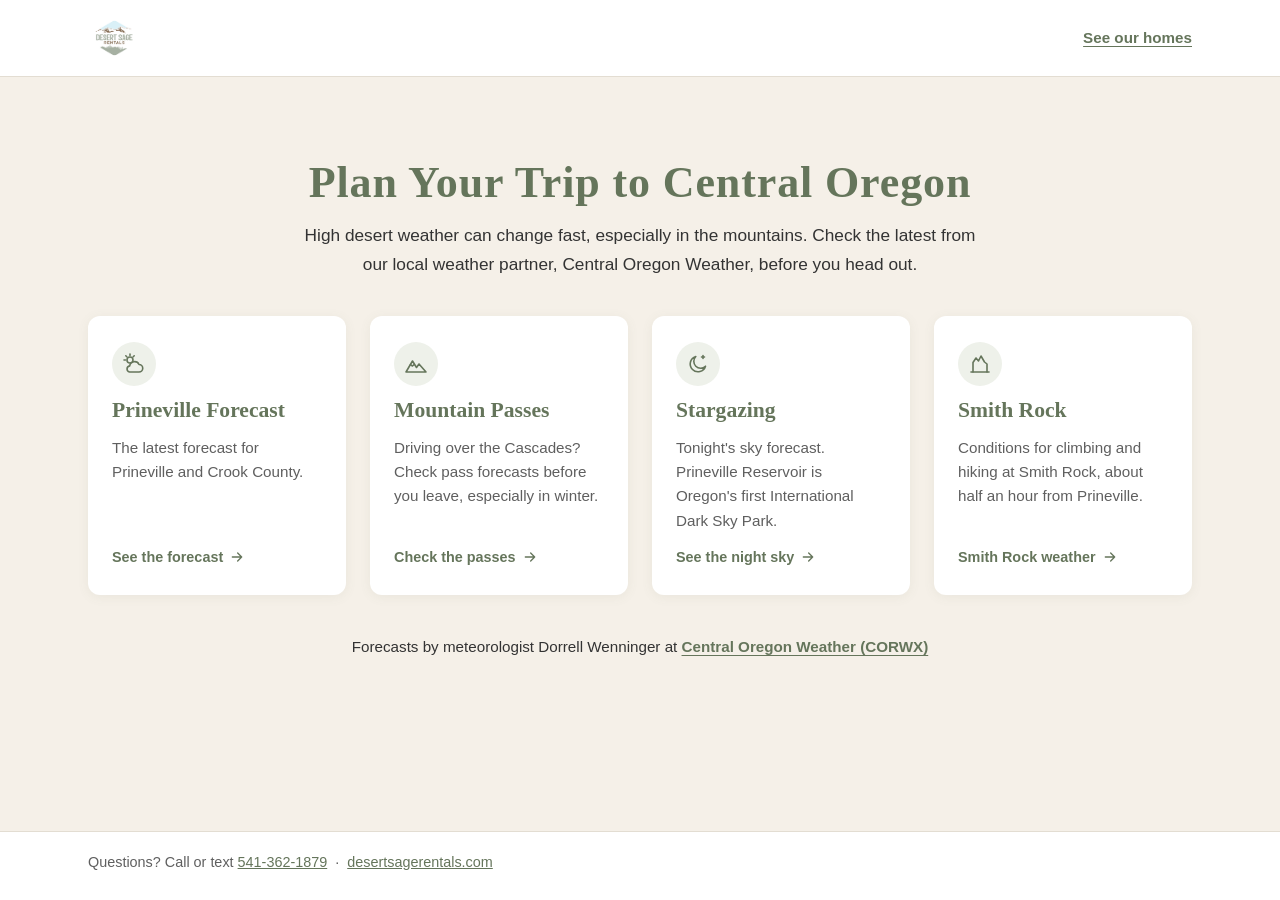
==== plan-your-trip/index.html @ 8ea91a4a "Plan Your Trip: unlisted CORWX weather page New /plan-your-trip/ with four link cards to Central Ore" ====
<!DOCTYPE html>
<html lang="en">
<head>
  <meta charset="UTF-8">
  <meta name="viewport" content="width=device-width, initial-scale=1.0">
  <!-- Unlisted page: not in the nav, the footer links, the sitemap, or robots.txt.
       Adding it to robots.txt would publish the path and stop crawlers from ever
       seeing this noindex, so leave robots.txt alone. -->
  <meta name="robots" content="noindex">
  <meta name="referrer" content="strict-origin-when-cross-origin">
  <meta http-equiv="Content-Security-Policy" content="default-src 'self'; script-src 'none'; style-src 'self' 'unsafe-inline' https://fonts.googleapis.com; font-src https://fonts.gstatic.com; img-src 'self' data:; connect-src 'none'; base-uri 'none'; form-action 'none'; object-src 'none'">
  <title>Plan Your Trip | Desert Sage Rentals</title>
  <meta name="description" content="Weather links for your Central Oregon trip, from our local weather partner, Central Oregon Weather (CORWX).">
  <meta property="og:title" content="Plan Your Trip to Central Oregon">
  <meta property="og:description" content="Forecasts for Prineville, the mountain passes, the night sky and Smith Rock, from Central Oregon Weather (CORWX).">
  <meta property="og:image" content="https://desertsagerentals.com/images/logo.png">
  <link rel="icon" type="image/png" href="/images/logo.png">
  <link rel="preconnect" href="https://fonts.googleapis.com">
  <link rel="preconnect" href="https://fonts.gstatic.com" crossorigin>
  <link href="https://fonts.googleapis.com/css2?family=Cormorant+Garamond:wght@500;600;700&family=DM+Sans:wght@400;500;600;700&display=swap" rel="stylesheet">
  <link rel="stylesheet" href="/styles.css">
  <style>
    :root {
      --trip-ink: #333333;          /* --dark-gray */
      --trip-muted: #5F5F5F;
      --trip-line: #e3ddd2;
      --trip-icon-bg: #EEF1EA;
    }
    body.trip { background: var(--off-white); color: var(--trip-ink); min-height: 100vh; display: flex; flex-direction: column; }
    .trip-wrap { max-width: var(--max-width); margin: 0 auto; padding: 0 clamp(16px, 4vw, 48px); width: 100%; }

    .trip-top { background: var(--white); border-bottom: 1px solid var(--trip-line); }
    .trip-top .trip-wrap { display: flex; align-items: center; justify-content: space-between; gap: 16px; padding-top: 12px; padding-bottom: 12px; }
    .trip-top img { width: 52px; height: 52px; object-fit: contain; display: block; }
    .trip-top a { display: inline-flex; align-items: center; min-height: 44px; }
    .trip-top .trip-homes { font-size: 0.95rem; font-weight: 600; color: var(--sage-dark); text-decoration: underline; text-underline-offset: 3px; }

    .trip-main { flex: 1 0 auto; padding: clamp(48px, 8vw, 80px) 0; }
    .trip-main h1 {
      font-family: var(--font-heading); font-weight: 600; line-height: 1.2;
      font-size: clamp(1.9rem, 4.4vw, 2.75rem); color: var(--sage-dark);
      text-align: center; text-wrap: balance;
    }
    .trip-lead { max-width: 680px; margin: 0.7rem auto 2.25rem; text-align: center; font-size: 1.08rem; line-height: 1.7; color: var(--trip-ink); text-wrap: pretty; }

    /* Four cards: 4 across, 2 by 2, or a single column. Never 3 + 1. */
    .trip-grid { display: grid; grid-template-columns: 1fr; gap: 24px; }
    @media (min-width: 600px) { .trip-grid { grid-template-columns: repeat(2, 1fr); } }
    @media (min-width: 1040px) { .trip-grid { grid-template-columns: repeat(4, 1fr); } }
    .trip-card {
      display: flex; flex-direction: column; gap: 12px;
      background: var(--white); border-radius: 12px; padding: 26px 24px;
      box-shadow: 0 2px 12px rgba(101,117,91,0.08);
      text-decoration: none; color: var(--trip-ink);
      transition: transform .25s ease, box-shadow .25s ease;
    }
    .trip-card:hover { transform: translateY(-3px); box-shadow: 0 10px 26px rgba(101,117,91,0.16); }
    .trip-card:focus-visible { outline: none; box-shadow: 0 0 0 3px rgba(122,139,111,0.55); }
    .trip-icon { display: flex; align-items: center; justify-content: center; width: 44px; height: 44px; border-radius: 50%; background: var(--trip-icon-bg); color: var(--sage-dark); flex-shrink: 0; }
    .trip-card-title { font-family: var(--font-heading); font-size: 1.35rem; font-weight: 600; line-height: 1.2; color: var(--sage-dark); }
    .trip-card-text { font-size: 0.95rem; line-height: 1.6; color: var(--trip-muted); flex-grow: 1; }
    .trip-card-cta { display: flex; align-items: center; gap: 6px; font-size: 0.9rem; font-weight: 600; color: var(--sage-dark); }

    .trip-credit { margin-top: 40px; text-align: center; font-size: 0.95rem; line-height: 1.6; color: var(--trip-ink); text-wrap: balance; }
    .trip-credit a { color: var(--sage-dark); font-weight: 600; text-decoration: underline; text-underline-offset: 3px; }
    .trip-credit a:hover { color: #4F5D47; }

    .trip-foot { border-top: 1px solid var(--trip-line); background: var(--white); padding: 18px 0 26px; font-size: 0.9rem; color: var(--trip-muted); }
    .trip-foot a { color: var(--sage-dark); text-decoration: underline; }

    a:focus-visible { outline: 3px solid #b9c7ad; outline-offset: 2px; }
    .trip-card:focus-visible { outline: none; }
    @media (prefers-reduced-motion: reduce) { .trip-card { transition: none; } .trip-card:hover { transform: none; } }
  </style>
</head>
<body class="trip">
  <header class="trip-top">
    <div class="trip-wrap">
      <a href="/" aria-label="Desert Sage Rentals home"><img src="/images/logo.png" alt="Desert Sage Rentals"></a>
      <a class="trip-homes" href="/rentals">See our homes</a>
    </div>
  </header>

  <main class="trip-main">
    <div class="trip-wrap">
      <h1>Plan Your Trip to Central Oregon</h1>
      <p class="trip-lead">High desert weather can change fast, especially in the mountains. Check the latest from our local weather partner, Central Oregon Weather, before you head out.</p>

      <div class="trip-grid">
        <a class="trip-card" href="https://corwx.com/my-community/crook-county/" target="_blank" rel="noopener">
          <span class="trip-icon"><svg aria-hidden="true" width="24" height="24" viewBox="0 0 24 24" fill="none" stroke="currentColor" stroke-width="1.6" stroke-linecap="round" stroke-linejoin="round"><circle cx="8" cy="8" r="3"></circle><path d="M8 2v1.5M2 8h1.5M3.8 3.8l1 1M12.2 3.8l-1 1"></path><path d="M7.5 20h9.5a3.75 3.75 0 0 0 0-7.5 4.9 4.9 0 0 0-9.3 1.4A3.1 3.1 0 0 0 7.5 20z"></path></svg></span>
          <span class="trip-card-title">Prineville Forecast</span>
          <span class="trip-card-text">The latest forecast for Prineville and Crook County.</span>
          <span class="trip-card-cta">See the forecast<svg aria-hidden="true" width="16" height="16" viewBox="0 0 24 24" fill="none" stroke="currentColor" stroke-width="2" stroke-linecap="round" stroke-linejoin="round"><path d="M5 12h14M13 6l6 6-6 6"></path></svg></span>
        </a>
        <a class="trip-card" href="https://corwx.com/my-community/mountain-passes/" target="_blank" rel="noopener">
          <span class="trip-icon"><svg aria-hidden="true" width="24" height="24" viewBox="0 0 24 24" fill="none" stroke="currentColor" stroke-width="1.6" stroke-linecap="round" stroke-linejoin="round"><path d="M2 20l6.5-11 4 6.5 2.5-3.5L22 20z"></path><path d="M6.4 12.6l2.1 1.4 1.6-1.3"></path></svg></span>
          <span class="trip-card-title">Mountain Passes</span>
          <span class="trip-card-text">Driving over the Cascades? Check pass forecasts before you leave, especially in winter.</span>
          <span class="trip-card-cta">Check the passes<svg aria-hidden="true" width="16" height="16" viewBox="0 0 24 24" fill="none" stroke="currentColor" stroke-width="2" stroke-linecap="round" stroke-linejoin="round"><path d="M5 12h14M13 6l6 6-6 6"></path></svg></span>
        </a>
        <a class="trip-card" href="https://corwx.com/night-sky/" target="_blank" rel="noopener">
          <span class="trip-icon"><svg aria-hidden="true" width="24" height="24" viewBox="0 0 24 24" fill="none" stroke="currentColor" stroke-width="1.6" stroke-linecap="round" stroke-linejoin="round"><path d="M19.5 14.2A7.8 7.8 0 1 1 9.8 4.5a6.2 6.2 0 0 0 9.7 9.7z"></path><path d="M17 3.5v3M15.5 5h3"></path></svg></span>
          <span class="trip-card-title">Stargazing</span>
          <span class="trip-card-text">Tonight's sky forecast. Prineville Reservoir is Oregon's first International Dark Sky Park.</span>
          <span class="trip-card-cta">See the night sky<svg aria-hidden="true" width="16" height="16" viewBox="0 0 24 24" fill="none" stroke="currentColor" stroke-width="2" stroke-linecap="round" stroke-linejoin="round"><path d="M5 12h14M13 6l6 6-6 6"></path></svg></span>
        </a>
        <a class="trip-card" href="https://corwx.com/my-community/smith-rock/" target="_blank" rel="noopener">
          <span class="trip-icon"><svg aria-hidden="true" width="24" height="24" viewBox="0 0 24 24" fill="none" stroke="currentColor" stroke-width="1.6" stroke-linecap="round" stroke-linejoin="round"><path d="M3 20h18"></path><path d="M5 20V10.5l3-4.5 2.5 3L13 4l3.5 6 2.5 2V20"></path></svg></span>
          <span class="trip-card-title">Smith Rock</span>
          <span class="trip-card-text">Conditions for climbing and hiking at Smith Rock, about half an hour from Prineville.</span>
          <span class="trip-card-cta">Smith Rock weather<svg aria-hidden="true" width="16" height="16" viewBox="0 0 24 24" fill="none" stroke="currentColor" stroke-width="2" stroke-linecap="round" stroke-linejoin="round"><path d="M5 12h14M13 6l6 6-6 6"></path></svg></span>
        </a>
      </div>

      <p class="trip-credit">Forecasts by meteorologist Dorrell Wenninger at <a href="https://corwx.com/" target="_blank" rel="noopener">Central Oregon Weather (CORWX)</a></p>
    </div>
  </main>

  <footer class="trip-foot">
    <div class="trip-wrap">
      Questions? Call or text <a href="tel:+15413621879">541-362-1879</a> &nbsp;&middot;&nbsp; <a href="/">desertsagerentals.com</a>
    </div>
  </footer>
</body>
</html>
---- styles.css ----
/* ===== Desert Sage Rentals — Global Styles ===== */

/* --- CSS Variables --- */
:root {
  --white: #ffffff;
  --off-white: #F5F0E8;
  --light-gray: #d9d9d9;
  --medium-gray: #797979;
  --dark-gray: #333333;
  --black: #000000;
  --overlay: rgba(0, 0, 0, 0.5);
  --sage: #7A8B6F;
  --sage-light: #8FA382;
  --sage-dark: #65755B;

  --font-heading: 'Cormorant Garamond', Georgia, serif;
  --font-body: 'DM Sans', 'Segoe UI', sans-serif;

  --max-width: 1200px;
  --gutter: 4vw;
  --gutter-mobile: 6vw;
  --header-height: 80px;
  --transition: 0.3s ease;
}

/* --- Reset --- */
*, *::before, *::after {
  margin: 0;
  padding: 0;
  box-sizing: border-box;
}

html {
  scroll-behavior: smooth;
}

body {
  font-family: var(--font-body);
  font-size: 16px;
  line-height: 1.7;
  color: var(--dark-gray);
  background: var(--white);
  -webkit-font-smoothing: antialiased;
}

img {
  max-width: 100%;
  height: auto;
  display: block;
}

a {
  color: inherit;
  text-decoration: none;
}

ul, ol {
  list-style: none;
}

/* --- Typography --- */
h1, h2, h3, h4 {
  font-family: var(--font-heading);
  font-weight: 600;
  line-height: 1.2;
  color: var(--black);
}

h1 {
  font-size: 3rem;
  letter-spacing: 0.02em;
}

h2 {
  font-size: 2.2rem;
  margin-bottom: 1rem;
}

h3 {
  font-size: 1.5rem;
  margin-bottom: 0.75rem;
}

p {
  margin-bottom: 1.25rem;
}

/* --- Layout --- */
.container {
  max-width: var(--max-width);
  margin: 0 auto;
  padding: 0 var(--gutter);
}

.section {
  padding: 5rem 0;
}

.section--light {
  background: var(--off-white);
}

/* ===== HEADER / NAV ===== */
.header {
  position: fixed;
  top: 0;
  left: 0;
  right: 0;
  height: var(--header-height);
  background: var(--white);
  z-index: 1000;
  border-bottom: 1px solid var(--light-gray);
  transition: box-shadow var(--transition);
}

.header.scrolled {
  box-shadow: 0 2px 20px rgba(0, 0, 0, 0.08);
}

.header .container {
  display: flex;
  align-items: center;
  justify-content: space-between;
  height: 100%;
}

.logo a {
  display: flex;
  align-items: center;
}

.logo img,
.logo-img {
  height: 50px;
  width: auto;
}

.nav {
  display: flex;
  align-items: center;
  gap: 1.5rem;
}

.nav a {
  font-size: 0.85rem;
  font-weight: 500;
  letter-spacing: 0.03em;
  text-transform: uppercase;
  color: var(--dark-gray);
  transition: color var(--transition);
  position: relative;
}

.nav a:hover,
.nav a.active {
  color: var(--black);
}

.nav a::after {
  content: '';
  position: absolute;
  bottom: -4px;
  left: 0;
  width: 0;
  height: 1.5px;
  background: var(--sage);
  transition: width var(--transition);
}

.nav a:hover::after,
.nav a.active::after {
  width: 100%;
}

/* Hamburger */
.hamburger {
  display: none;
  flex-direction: column;
  gap: 5px;
  cursor: pointer;
  padding: 8px;
  background: none;
  border: none;
}

.hamburger span {
  display: block;
  width: 24px;
  height: 2px;
  background: var(--black);
  transition: all var(--transition);
}

.hamburger.open span:nth-child(1) {
  transform: rotate(45deg) translate(5px, 5px);
}

.hamburger.open span:nth-child(2) {
  opacity: 0;
}

.hamburger.open span:nth-child(3) {
  transform: rotate(-45deg) translate(5px, -5px);
}

/* Social icons in header */
.header-social {
  display: flex;
  gap: 0.75rem;
  align-items: center;
  margin-left: 1rem;
}

.header-social a {
  display: flex;
  align-items: center;
  justify-content: center;
  width: 32px;
  height: 32px;
  border: 1.5px solid var(--dark-gray);
  border-radius: 50%;
  transition: all var(--transition);
}

.header-social a:hover {
  border-color: var(--sage);
  background: var(--sage);
}

.header-social a:hover svg {
  fill: var(--white);
}

.header-social svg {
  width: 14px;
  height: 14px;
  fill: var(--dark-gray);
  transition: fill var(--transition);
}

/* ===== HERO ===== */
.hero {
  position: relative;
  min-height: 70vh;
  display: flex;
  align-items: center;
  justify-content: center;
  text-align: center;
  margin-top: var(--header-height);
  overflow: hidden;
}

.hero--short {
  min-height: 45vh;
}

.hero__bg {
  position: absolute;
  inset: 0;
  background-size: cover;
  background-position: center;
  background-repeat: no-repeat;
}

.hero__overlay {
  position: absolute;
  inset: 0;
  background: linear-gradient(
    180deg,
    rgba(0, 0, 0, 0.3) 0%,
    rgba(0, 0, 0, 0.5) 50%,
    rgba(0, 0, 0, 0.65) 100%
  );
}

.hero__content {
  position: relative;
  z-index: 1;
  padding: 3rem var(--gutter);
  max-width: 800px;
}

.hero h1 {
  color: var(--white);
  font-size: 3.5rem;
  margin-bottom: 0.75rem;
  text-shadow: 0 2px 8px rgba(0, 0, 0, 0.3);
}

.hero p {
  color: var(--white);
  font-size: 1.25rem;
  opacity: 0.95;
  margin-bottom: 0;
}

.hero .subtitle {
  font-family: var(--font-body);
  font-size: 1.1rem;
  letter-spacing: 0.1em;
  text-transform: uppercase;
  opacity: 0.85;
}

/* ===== CTA BUTTONS ===== */
.cta-grid {
  display: grid;
  grid-template-columns: repeat(auto-fit, minmax(280px, 1fr));
  gap: 1.5rem;
  padding: 4rem 0;
}

.cta-btn {
  display: flex;
  align-items: center;
  justify-content: center;
  padding: 1.1rem 2.25rem;
  font-family: var(--font-heading);
  font-size: 1.2rem;
  font-weight: 600;
  text-align: center;
  border: 2px solid var(--sage);
  color: var(--sage-dark);
  background: var(--white);
  border-radius: 999px;
  transition: all var(--transition);
  cursor: pointer;
  letter-spacing: 0.02em;
}

.cta-btn:hover {
  background: var(--sage);
  color: var(--white);
  transform: translateY(-2px);
  box-shadow: 0 6px 16px rgba(122, 139, 111, 0.3);
}

.cta-btn--primary {
  background: var(--sage);
  border-color: var(--sage);
  color: var(--white);
}

.cta-btn--primary:hover {
  background: var(--sage-dark);
  border-color: var(--sage-dark);
  color: var(--white);
  transform: translateY(-2px);
  box-shadow: 0 6px 16px rgba(101, 117, 91, 0.35);
}

/* ===== MARQUEE ===== */
.marquee {
  overflow: hidden;
  background: var(--off-white);
  padding: 2rem 0;
  border-top: 1px solid var(--light-gray);
  border-bottom: 1px solid var(--light-gray);
  -webkit-mask-image: linear-gradient(to right, transparent 0%, black 8%, black 92%, transparent 100%);
  mask-image: linear-gradient(to right, transparent 0%, black 8%, black 92%, transparent 100%);
}

.marquee__inner {
  display: flex;
  animation: marquee-scroll 20s linear infinite;
  white-space: nowrap;
}

.marquee__item {
  font-family: var(--font-heading);
  font-size: 1.8rem;
  font-weight: 500;
  color: var(--medium-gray);
  padding: 0 3rem;
  flex-shrink: 0;
}

.marquee__separator {
  color: var(--light-gray);
  padding: 0 1rem;
  font-size: 1.8rem;
  flex-shrink: 0;
}

@keyframes marquee-scroll {
  0% { transform: translateX(0); }
  100% { transform: translateX(-50%); }
}

/* ===== CONTENT SECTIONS ===== */
.content-block {
  padding: 5rem 0;
}

.content-block p {
  font-size: 1.05rem;
  max-width: 780px;
}

.content-block--centered {
  text-align: center;
}

.content-block--centered p {
  margin-left: auto;
  margin-right: auto;
}

/* Two-column layout (text + image) */
.split {
  display: grid;
  grid-template-columns: 1fr 1fr;
  gap: 4rem;
  align-items: center;
}

.split__image img {
  width: 100%;
  height: 100%;
  object-fit: cover;
  border-radius: 2px;
}

/* ===== SERVICE AREA ===== */
.region-grid {
  display: grid;
  grid-template-columns: repeat(auto-fit, minmax(340px, 1fr));
  gap: 2.5rem;
  padding: 3rem 0;
}

.region-card {
  padding: 2rem;
  background: var(--off-white);
  border: 1px solid var(--light-gray);
  border-left: 3px solid transparent;
  transition: box-shadow var(--transition), border-color var(--transition);
}

.region-card:hover {
  box-shadow: 0 6px 24px rgba(0, 0, 0, 0.08);
  border-left-color: var(--sage);
}

.region-card__emoji {
  font-size: 2rem;
  margin-bottom: 0.5rem;
  display: block;
}

.region-card h3 {
  font-family: var(--font-heading);
  margin-bottom: 0.5rem;
}

.region-card__label {
  display: inline-block;
  font-size: 0.75rem;
  font-weight: 600;
  text-transform: uppercase;
  letter-spacing: 0.08em;
  color: var(--medium-gray);
  margin-bottom: 0.75rem;
}

.region-card__towns {
  font-size: 0.95rem;
  color: var(--dark-gray);
  line-height: 1.8;
}

.region-card__desc {
  margin-top: 0.75rem;
  font-size: 0.9rem;
  color: var(--medium-gray);
  font-style: italic;
}

/* ===== FAQ ACCORDION ===== */
.faq-list {
  max-width: 800px;
  margin: 0 auto;
}

.faq-item {
  border-bottom: 1px solid var(--light-gray);
  border-left: 3px solid transparent;
  transition: border-color var(--transition), padding-left var(--transition);
}

.faq-item.open {
  border-left-color: var(--sage);
  padding-left: 1rem;
}

.faq-question {
  display: flex;
  justify-content: space-between;
  align-items: center;
  width: 100%;
  padding: 1.5rem 0;
  background: none;
  border: none;
  cursor: pointer;
  font-family: var(--font-heading);
  font-size: 1.25rem;
  font-weight: 600;
  color: var(--black);
  text-align: left;
  line-height: 1.3;
}

.faq-question:hover {
  color: var(--sage-dark);
}

.faq-icon {
  font-size: 1.5rem;
  font-weight: 300;
  flex-shrink: 0;
  margin-left: 1rem;
  transition: transform var(--transition);
}

.faq-item.open .faq-icon {
  transform: rotate(45deg);
}

.faq-answer {
  max-height: 0;
  overflow: hidden;
  transition: max-height 0.4s ease, padding 0.4s ease;
}

.faq-item.open .faq-answer {
  max-height: 1000px;
  padding-bottom: 1.5rem;
}

.faq-answer p,
.faq-answer li {
  font-size: 1rem;
  color: var(--dark-gray);
  line-height: 1.8;
}

.faq-answer ul {
  list-style: disc;
  padding-left: 1.5rem;
  margin-bottom: 1rem;
}

.faq-answer li {
  margin-bottom: 0.35rem;
}

.faq-answer h4 {
  font-family: var(--font-body);
  font-size: 0.9rem;
  font-weight: 700;
  text-transform: uppercase;
  letter-spacing: 0.05em;
  color: var(--medium-gray);
  margin: 1.25rem 0 0.5rem;
}

/* ===== SHARED SECTION HEADINGS (used on index.html + rentals.html) ===== */
.home-h2 { font-family: var(--font-heading); font-size: clamp(1.8rem, 4vw, 2.6rem); color: var(--sage-dark); text-align: center; font-weight: 600; }
.home-lead { max-width: 680px; margin: 0.6rem auto 2.25rem; text-align: center; color: var(--dark-gray); font-size: 1.08rem; line-height: 1.7; }

/* ===== REVIEWS ===== */
.reviews-intro {
  max-width: 680px;
  margin: 0 auto 2.25rem;
  text-align: center;
  color: var(--dark-gray);
  font-family: var(--font-body);
  font-size: 1.08rem;
  line-height: 1.7;
}
.reviews-widget {
  padding: 3rem 0;
  min-height: 300px;
}
.review-grid {
  display: grid;
  grid-template-columns: repeat(auto-fill, minmax(300px, 1fr));
  gap: 1.5rem;
}
.review-card {
  background: var(--white);
  border-radius: 14px;
  box-shadow: 0 2px 14px rgba(101, 117, 91, 0.10);
  padding: 1.5rem;
  display: flex;
  flex-direction: column;
  gap: 0.85rem;
}
.review-card__head {
  display: flex;
  align-items: center;
  gap: 0.75rem;
}
.review-card__avatar {
  width: 48px;
  height: 48px;
  border-radius: 50%;
  object-fit: cover;
  flex-shrink: 0;
}
.review-card__avatar--fallback {
  display: flex;
  align-items: center;
  justify-content: center;
  background: var(--sage-light);
  color: var(--white);
  font-family: var(--font-body);
  font-weight: 600;
  font-size: 0.95rem;
}
.review-card__id {
  flex: 1;
  min-width: 0;
}
.review-card__name {
  font-family: var(--font-heading);
  font-weight: 600;
  font-size: 1.05rem;
  color: var(--dark-gray);
}
.review-card__meta {
  font-size: 0.82rem;
  color: var(--sage-dark);
  letter-spacing: 0.02em;
}
.review-card__date {
  color: var(--medium-gray);
  font-weight: 400;
}
.review-card__badge {
  font-family: var(--font-body);
  font-size: 0.68rem;
  font-weight: 600;
  letter-spacing: 0.04em;
  text-transform: uppercase;
  padding: 0.25rem 0.6rem;
  border-radius: 999px;
  color: var(--white);
  flex-shrink: 0;
  align-self: flex-start;
}
.review-card__badge--airbnb {
  background: var(--sage-dark);
}
.review-card__badge--google {
  background: #4285F4;
}
.review-card__property {
  font-family: var(--font-body);
  font-size: 0.78rem;
  font-weight: 600;
  color: var(--sage-dark);
  text-decoration: none;
}
.review-card__property:hover {
  text-decoration: underline;
}
.review-card__text {
  font-family: var(--font-body);
  font-size: 0.92rem;
  line-height: 1.6;
  color: var(--dark-gray);
}
.reviews-loading,
.reviews-empty {
  grid-column: 1 / -1;
  text-align: center;
  color: var(--medium-gray);
  font-family: var(--font-body);
  padding: 2rem;
}

/* ===== CONTACT / ANALYSIS FORM ===== */
.contact-grid {
  display: grid;
  grid-template-columns: 1fr 1fr;
  gap: 4rem;
  align-items: start;
}

.form-group {
  margin-bottom: 1.5rem;
}

.form-group label {
  display: block;
  font-size: 0.85rem;
  font-weight: 600;
  text-transform: uppercase;
  letter-spacing: 0.05em;
  color: var(--medium-gray);
  margin-bottom: 0.5rem;
}

.form-group input,
.form-group textarea,
.form-group select {
  width: 100%;
  padding: 0.85rem 1rem;
  border: 1px solid var(--light-gray);
  background: var(--white);
  font-family: var(--font-body);
  font-size: 1rem;
  color: var(--dark-gray);
  transition: border-color var(--transition), box-shadow var(--transition);
}

.form-group input:focus,
.form-group textarea:focus,
.form-group select:focus {
  outline: none;
  border-color: var(--sage);
  box-shadow: 0 0 0 3px rgba(122, 139, 111, 0.1);
}

.form-group textarea {
  min-height: 150px;
  resize: vertical;
}

.form-group select {
  -webkit-appearance: none;
  -moz-appearance: none;
  appearance: none;
  background-image: url("data:image/svg+xml,%3Csvg xmlns='http://www.w3.org/2000/svg' width='12' height='8' viewBox='0 0 12 8'%3E%3Cpath fill='%23797979' d='M6 8L0 0h12z'/%3E%3C/svg%3E");
  background-repeat: no-repeat;
  background-position: right 1rem center;
  cursor: pointer;
}

.form-submit {
  display: inline-block;
  padding: 1rem 3rem;
  background: var(--black);
  color: var(--white);
  font-family: var(--font-body);
  font-size: 0.9rem;
  font-weight: 600;
  text-transform: uppercase;
  letter-spacing: 0.1em;
  border: 2px solid var(--black);
  cursor: pointer;
  transition: all var(--transition);
}

.form-submit:hover {
  background: var(--sage);
  border-color: var(--sage);
  color: var(--white);
}

.contact-info h3 {
  margin-bottom: 1.5rem;
}

.contact-info p {
  font-size: 1.05rem;
  margin-bottom: 0.75rem;
}

.contact-info a {
  text-decoration: underline;
  text-underline-offset: 3px;
}

.contact-info a:hover {
  color: var(--sage-dark);
}

/* Analysis form two-column grid */
.analysis-form-grid {
  display: grid;
  grid-template-columns: 1fr 1fr;
  gap: 1.5rem;
}

.analysis-form-grid .form-group {
  margin-bottom: 0;
}

.analysis-form-grid .form-group--full {
  grid-column: 1 / -1;
}

/* ===== FOOTER ===== */
.footer {
  background: var(--sage-dark);
  color: var(--white);
  padding: 3rem 0;
  text-align: center;
}

.footer a {
  color: var(--light-gray);
  transition: color var(--transition);
}

.footer a:hover {
  color: var(--white);
}

.footer__contact {
  margin-bottom: 0.65rem;
  font-size: 0.95rem;
}

.footer__links {
  display: flex;
  justify-content: center;
  flex-wrap: wrap;
  gap: 1.25rem;
  margin-bottom: 1.25rem;
}

.footer__links a {
  font-size: 0.9rem;
}

.footer__social {
  display: flex;
  justify-content: center;
  gap: 1rem;
  margin-bottom: 1.5rem;
}

.footer__social a {
  display: flex;
  align-items: center;
  justify-content: center;
  width: 36px;
  height: 36px;
  border: 1.5px solid var(--medium-gray);
  border-radius: 50%;
  transition: all var(--transition);
}

.footer__social a:hover {
  border-color: var(--sage);
  background: var(--sage);
}

.footer__social a:hover svg {
  fill: var(--white);
}

.footer__social svg {
  width: 16px;
  height: 16px;
  fill: var(--light-gray);
  transition: fill var(--transition);
}

.footer__email {
  font-size: 1rem;
  margin-bottom: 1rem;
}

.footer__email a {
  text-decoration: underline;
  text-underline-offset: 3px;
}

.footer__copy {
  font-size: 0.8rem;
  color: var(--medium-gray);
}

/* ===== SCROLL ANIMATIONS ===== */
.fade-in {
  opacity: 0;
  transform: translateY(24px);
  transition: opacity 0.6s ease-out, transform 0.6s ease-out;
}

.fade-in.visible {
  opacity: 1;
  transform: translateY(0);
}

.fade-in-children > * {
  opacity: 0;
  transform: translateY(20px);
  transition: opacity 0.5s ease-out, transform 0.5s ease-out;
}

.fade-in-children.visible > * {
  opacity: 1;
  transform: translateY(0);
}

.fade-in-children.visible > *:nth-child(1) { transition-delay: 0s; }
.fade-in-children.visible > *:nth-child(2) { transition-delay: 0.1s; }
.fade-in-children.visible > *:nth-child(3) { transition-delay: 0.15s; }
.fade-in-children.visible > *:nth-child(4) { transition-delay: 0.2s; }
.fade-in-children.visible > *:nth-child(5) { transition-delay: 0.25s; }
.fade-in-children.visible > *:nth-child(6) { transition-delay: 0.3s; }
.fade-in-children.visible > *:nth-child(7) { transition-delay: 0.35s; }
.fade-in-children.visible > *:nth-child(8) { transition-delay: 0.4s; }

/* ===== UTILITY ===== */
.spacer-top {
  margin-top: var(--header-height);
}

.text-center {
  text-align: center;
}

.sr-only {
  position: absolute;
  width: 1px;
  height: 1px;
  padding: 0;
  margin: -1px;
  overflow: hidden;
  clip: rect(0, 0, 0, 0);
  border: 0;
}

/* ===== RESPONSIVE ===== */
@media (max-width: 768px) {
  :root {
    --gutter: var(--gutter-mobile);
  }

  h1 { font-size: 2.2rem; }
  h2 { font-size: 1.7rem; }
  h3 { font-size: 1.25rem; }

  .hero h1 { font-size: 2.5rem; }
  .hero { min-height: 55vh; }
  .hero--short { min-height: 35vh; }

  /* Nav */
  .nav {
    position: fixed;
    top: var(--header-height);
    left: 0;
    right: 0;
    background: var(--white);
    flex-direction: column;
    gap: 0;
    padding: 1rem 0;
    border-bottom: 1px solid var(--light-gray);
    box-shadow: 0 4px 20px rgba(0, 0, 0, 0.08);
    transform: translateY(-120%);
    transition: transform var(--transition);
    z-index: 999;
  }

  .nav.open {
    transform: translateY(0);
  }

  .nav a {
    padding: 0.75rem var(--gutter);
    display: block;
    width: 100%;
  }

  .header-social {
    display: none;
  }

  .hamburger {
    display: flex;
  }

  /* Layout */
  .split {
    grid-template-columns: 1fr;
    gap: 2rem;
  }

  .contact-grid {
    grid-template-columns: 1fr;
    gap: 2.5rem;
  }

  .cta-grid {
    grid-template-columns: 1fr;
  }

  .region-grid {
    grid-template-columns: 1fr;
  }

  .analysis-form-grid {
    grid-template-columns: 1fr;
  }

  .marquee__item {
    font-size: 1.3rem;
    padding: 0 2rem;
  }

  .section {
    padding: 3rem 0;
  }

  .content-block {
    padding: 3rem 0;
  }
}

@media (prefers-reduced-motion: reduce) {
  .fade-in,
  .fade-in-children > * {
    opacity: 1;
    transform: none;
    transition: none;
  }
  .marquee__inner {
    animation: none;
  }
}

/* --- Keyboard focus visibility (WCAG 2.4.7) --- */
.cta-btn:focus-visible,
.form-submit:focus-visible,
.faq-question:focus-visible,
.nav a:focus-visible,
.hamburger:focus-visible,
.header-social a:focus-visible,
.footer__social a:focus-visible {
  outline: none;
  box-shadow: 0 0 0 3px rgba(122, 139, 111, 0.55);
  border-radius: 4px;
}

/* --- Shared feature cards (home + about + future pages) --- */
.home-h2 { font-family: var(--font-heading); font-size: clamp(1.8rem, 4vw, 2.6rem); color: var(--sage-dark); text-align: center; font-weight: 600; }
.home-lead { max-width: 680px; margin: 0.6rem auto 2.25rem; text-align: center; color: var(--dark-gray); font-size: 1.08rem; line-height: 1.7; }
.home-grid { display: grid; grid-template-columns: repeat(auto-fit, minmax(240px, 1fr)); gap: 1.5rem; max-width: var(--max-width); margin: 0 auto; }
.home-feature { background: #fff; border-radius: 12px; padding: 1.6rem 1.5rem; box-shadow: 0 2px 12px rgba(101,117,91,0.08); }
.home-feature h3 { font-family: var(--font-heading); font-size: 1.3rem; color: var(--sage-dark); margin-bottom: 0.4rem; font-weight: 600; }
.home-feature p { color: var(--medium-gray); font-size: 0.95rem; line-height: 1.6; }

/* --- About page --- */
.about-stats { background: var(--sage-dark); color: #fff; padding: 2.25rem var(--gutter); }
.about-stats__grid { display: grid; grid-template-columns: repeat(auto-fit, minmax(150px, 1fr)); gap: 1.5rem; max-width: var(--max-width); margin: 0 auto; text-align: center; }
.about-stat__num { display: block; font-family: var(--font-heading); font-size: 2.3rem; font-weight: 700; line-height: 1; }
.about-stat__lbl { display: block; margin-top: 0.4rem; font-size: 0.82rem; letter-spacing: 0.06em; text-transform: uppercase; opacity: 0.85; }
.about-intro { display: grid; grid-template-columns: 1.3fr 1fr; gap: 2.5rem; align-items: center; }
.about-intro__text h2 { font-family: var(--font-heading); color: var(--sage-dark); font-size: clamp(1.6rem, 3.5vw, 2.2rem); margin-bottom: 1rem; }
.about-intro__img { width: 100%; border-radius: 14px; box-shadow: 0 6px 22px rgba(101,117,91,0.18); display: block; }
.about-services { background: #FBF9F5; }
@media (max-width: 768px) {
  .about-intro { grid-template-columns: 1fr; gap: 1.75rem; }
  .about-intro__img { order: -1; }
}
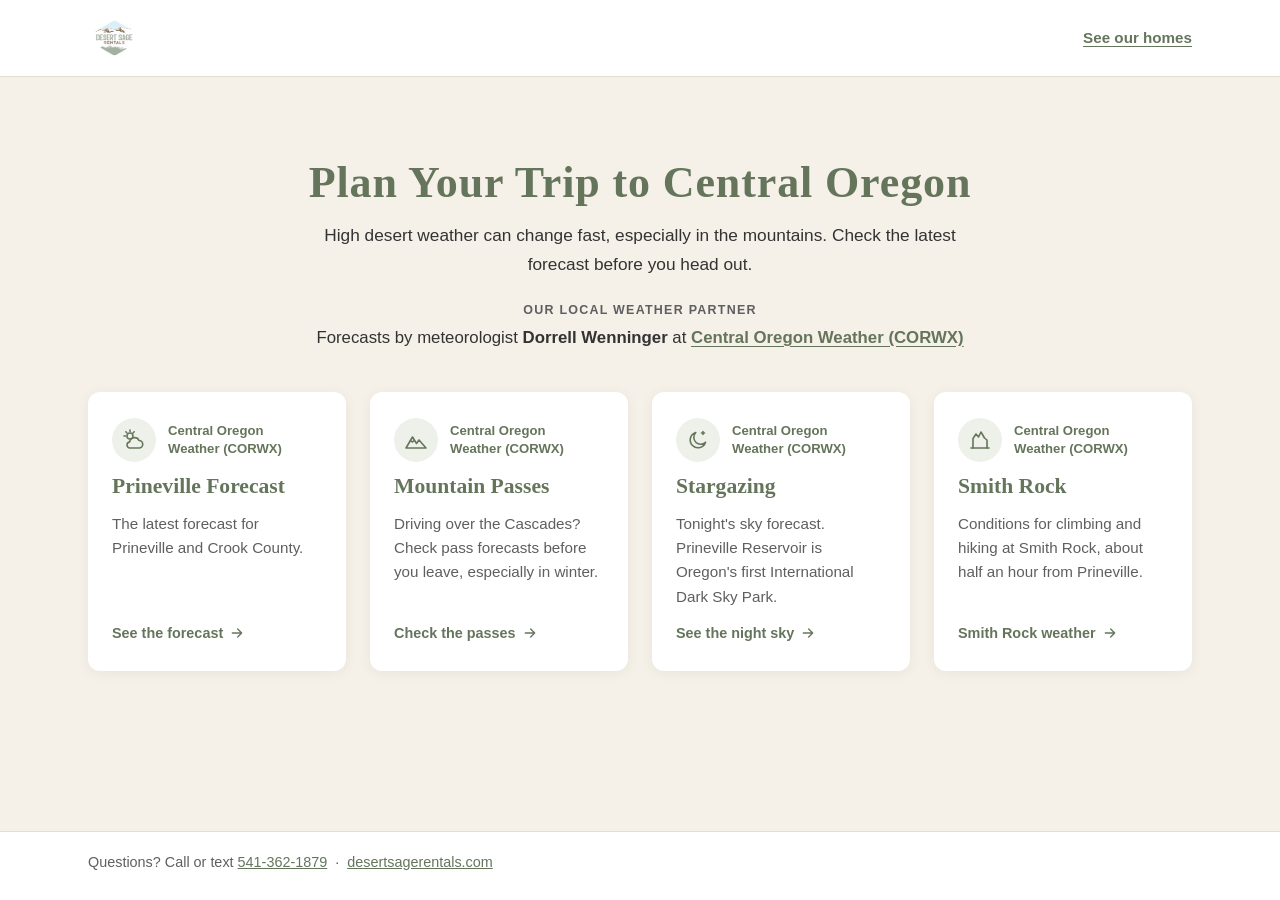
==== commit f00428f4: "Plan Your Trip: credit CORWX up top and on every card Christian asked that Dorrell's business be cle" ====
--- a/plan-your-trip/index.html
+++ b/plan-your-trip/index.html
@@ -41,7 +41,14 @@
       font-size: clamp(1.9rem, 4.4vw, 2.75rem); color: var(--sage-dark);
       text-align: center; text-wrap: balance;
     }
-    .trip-lead { max-width: 680px; margin: 0.7rem auto 2.25rem; text-align: center; font-size: 1.08rem; line-height: 1.7; color: var(--trip-ink); text-wrap: pretty; }
+    .trip-lead { max-width: 680px; margin: 0.7rem auto 1.25rem; text-align: center; font-size: 1.08rem; line-height: 1.7; color: var(--trip-ink); text-wrap: pretty; }
+
+    /* Partner credit, near the top so guests see whose forecasts these are. */
+    .trip-partner { max-width: 680px; margin: 0 auto 2.5rem; text-align: center; display: flex; flex-direction: column; gap: 4px; }
+    .trip-partner-label { font-size: 0.78rem; font-weight: 600; letter-spacing: 0.1em; text-transform: uppercase; color: var(--trip-muted); }
+    .trip-partner-credit { font-size: 1.05rem; line-height: 1.6; color: var(--trip-ink); text-wrap: balance; }
+    .trip-partner-credit a { color: var(--sage-dark); font-weight: 600; text-decoration: underline; text-underline-offset: 3px; white-space: nowrap; }
+    .trip-partner-credit a:hover { color: #4F5D47; }
 
     /* Four cards: 4 across, 2 by 2, or a single column. Never 3 + 1. */
     .trip-grid { display: grid; grid-template-columns: 1fr; gap: 24px; }
@@ -56,14 +63,13 @@
     }
     .trip-card:hover { transform: translateY(-3px); box-shadow: 0 10px 26px rgba(101,117,91,0.16); }
     .trip-card:focus-visible { outline: none; box-shadow: 0 0 0 3px rgba(122,139,111,0.55); }
+    .trip-card-head { display: flex; align-items: center; gap: 12px; }
     .trip-icon { display: flex; align-items: center; justify-content: center; width: 44px; height: 44px; border-radius: 50%; background: var(--trip-icon-bg); color: var(--sage-dark); flex-shrink: 0; }
+    /* His brand, written the way corwx.com writes it. */
+    .trip-card-source { font-size: 0.82rem; font-weight: 600; line-height: 1.35; color: var(--sage-dark); text-wrap: balance; }
     .trip-card-title { font-family: var(--font-heading); font-size: 1.35rem; font-weight: 600; line-height: 1.2; color: var(--sage-dark); }
     .trip-card-text { font-size: 0.95rem; line-height: 1.6; color: var(--trip-muted); flex-grow: 1; }
     .trip-card-cta { display: flex; align-items: center; gap: 6px; font-size: 0.9rem; font-weight: 600; color: var(--sage-dark); }
-
-    .trip-credit { margin-top: 40px; text-align: center; font-size: 0.95rem; line-height: 1.6; color: var(--trip-ink); text-wrap: balance; }
-    .trip-credit a { color: var(--sage-dark); font-weight: 600; text-decoration: underline; text-underline-offset: 3px; }
-    .trip-credit a:hover { color: #4F5D47; }
 
     .trip-foot { border-top: 1px solid var(--trip-line); background: var(--white); padding: 18px 0 26px; font-size: 0.9rem; color: var(--trip-muted); }
     .trip-foot a { color: var(--sage-dark); text-decoration: underline; }
@@ -84,36 +90,38 @@
   <main class="trip-main">
     <div class="trip-wrap">
       <h1>Plan Your Trip to Central Oregon</h1>
-      <p class="trip-lead">High desert weather can change fast, especially in the mountains. Check the latest from our local weather partner, Central Oregon Weather, before you head out.</p>
+      <p class="trip-lead">High desert weather can change fast, especially in the mountains. Check the latest forecast before you head out.</p>
+      <p class="trip-partner">
+        <span class="trip-partner-label">Our local weather partner</span>
+        <span class="trip-partner-credit">Forecasts by meteorologist <strong>Dorrell Wenninger</strong> at <a href="https://corwx.com/" target="_blank" rel="noopener">Central Oregon Weather (CORWX)</a></span>
+      </p>
 
       <div class="trip-grid">
         <a class="trip-card" href="https://corwx.com/my-community/crook-county/" target="_blank" rel="noopener">
-          <span class="trip-icon"><svg aria-hidden="true" width="24" height="24" viewBox="0 0 24 24" fill="none" stroke="currentColor" stroke-width="1.6" stroke-linecap="round" stroke-linejoin="round"><circle cx="8" cy="8" r="3"></circle><path d="M8 2v1.5M2 8h1.5M3.8 3.8l1 1M12.2 3.8l-1 1"></path><path d="M7.5 20h9.5a3.75 3.75 0 0 0 0-7.5 4.9 4.9 0 0 0-9.3 1.4A3.1 3.1 0 0 0 7.5 20z"></path></svg></span>
+          <span class="trip-card-head"><span class="trip-icon"><svg aria-hidden="true" width="24" height="24" viewBox="0 0 24 24" fill="none" stroke="currentColor" stroke-width="1.6" stroke-linecap="round" stroke-linejoin="round"><circle cx="8" cy="8" r="3"></circle><path d="M8 2v1.5M2 8h1.5M3.8 3.8l1 1M12.2 3.8l-1 1"></path><path d="M7.5 20h9.5a3.75 3.75 0 0 0 0-7.5 4.9 4.9 0 0 0-9.3 1.4A3.1 3.1 0 0 0 7.5 20z"></path></svg></span><span class="trip-card-source">Central Oregon Weather (CORWX)</span></span>
           <span class="trip-card-title">Prineville Forecast</span>
           <span class="trip-card-text">The latest forecast for Prineville and Crook County.</span>
           <span class="trip-card-cta">See the forecast<svg aria-hidden="true" width="16" height="16" viewBox="0 0 24 24" fill="none" stroke="currentColor" stroke-width="2" stroke-linecap="round" stroke-linejoin="round"><path d="M5 12h14M13 6l6 6-6 6"></path></svg></span>
         </a>
         <a class="trip-card" href="https://corwx.com/my-community/mountain-passes/" target="_blank" rel="noopener">
-          <span class="trip-icon"><svg aria-hidden="true" width="24" height="24" viewBox="0 0 24 24" fill="none" stroke="currentColor" stroke-width="1.6" stroke-linecap="round" stroke-linejoin="round"><path d="M2 20l6.5-11 4 6.5 2.5-3.5L22 20z"></path><path d="M6.4 12.6l2.1 1.4 1.6-1.3"></path></svg></span>
+          <span class="trip-card-head"><span class="trip-icon"><svg aria-hidden="true" width="24" height="24" viewBox="0 0 24 24" fill="none" stroke="currentColor" stroke-width="1.6" stroke-linecap="round" stroke-linejoin="round"><path d="M2 20l6.5-11 4 6.5 2.5-3.5L22 20z"></path><path d="M6.4 12.6l2.1 1.4 1.6-1.3"></path></svg></span><span class="trip-card-source">Central Oregon Weather (CORWX)</span></span>
           <span class="trip-card-title">Mountain Passes</span>
           <span class="trip-card-text">Driving over the Cascades? Check pass forecasts before you leave, especially in winter.</span>
           <span class="trip-card-cta">Check the passes<svg aria-hidden="true" width="16" height="16" viewBox="0 0 24 24" fill="none" stroke="currentColor" stroke-width="2" stroke-linecap="round" stroke-linejoin="round"><path d="M5 12h14M13 6l6 6-6 6"></path></svg></span>
         </a>
         <a class="trip-card" href="https://corwx.com/night-sky/" target="_blank" rel="noopener">
-          <span class="trip-icon"><svg aria-hidden="true" width="24" height="24" viewBox="0 0 24 24" fill="none" stroke="currentColor" stroke-width="1.6" stroke-linecap="round" stroke-linejoin="round"><path d="M19.5 14.2A7.8 7.8 0 1 1 9.8 4.5a6.2 6.2 0 0 0 9.7 9.7z"></path><path d="M17 3.5v3M15.5 5h3"></path></svg></span>
+          <span class="trip-card-head"><span class="trip-icon"><svg aria-hidden="true" width="24" height="24" viewBox="0 0 24 24" fill="none" stroke="currentColor" stroke-width="1.6" stroke-linecap="round" stroke-linejoin="round"><path d="M19.5 14.2A7.8 7.8 0 1 1 9.8 4.5a6.2 6.2 0 0 0 9.7 9.7z"></path><path d="M17 3.5v3M15.5 5h3"></path></svg></span><span class="trip-card-source">Central Oregon Weather (CORWX)</span></span>
           <span class="trip-card-title">Stargazing</span>
           <span class="trip-card-text">Tonight's sky forecast. Prineville Reservoir is Oregon's first International Dark Sky Park.</span>
           <span class="trip-card-cta">See the night sky<svg aria-hidden="true" width="16" height="16" viewBox="0 0 24 24" fill="none" stroke="currentColor" stroke-width="2" stroke-linecap="round" stroke-linejoin="round"><path d="M5 12h14M13 6l6 6-6 6"></path></svg></span>
         </a>
         <a class="trip-card" href="https://corwx.com/my-community/smith-rock/" target="_blank" rel="noopener">
-          <span class="trip-icon"><svg aria-hidden="true" width="24" height="24" viewBox="0 0 24 24" fill="none" stroke="currentColor" stroke-width="1.6" stroke-linecap="round" stroke-linejoin="round"><path d="M3 20h18"></path><path d="M5 20V10.5l3-4.5 2.5 3L13 4l3.5 6 2.5 2V20"></path></svg></span>
+          <span class="trip-card-head"><span class="trip-icon"><svg aria-hidden="true" width="24" height="24" viewBox="0 0 24 24" fill="none" stroke="currentColor" stroke-width="1.6" stroke-linecap="round" stroke-linejoin="round"><path d="M3 20h18"></path><path d="M5 20V10.5l3-4.5 2.5 3L13 4l3.5 6 2.5 2V20"></path></svg></span><span class="trip-card-source">Central Oregon Weather (CORWX)</span></span>
           <span class="trip-card-title">Smith Rock</span>
           <span class="trip-card-text">Conditions for climbing and hiking at Smith Rock, about half an hour from Prineville.</span>
           <span class="trip-card-cta">Smith Rock weather<svg aria-hidden="true" width="16" height="16" viewBox="0 0 24 24" fill="none" stroke="currentColor" stroke-width="2" stroke-linecap="round" stroke-linejoin="round"><path d="M5 12h14M13 6l6 6-6 6"></path></svg></span>
         </a>
       </div>
-
-      <p class="trip-credit">Forecasts by meteorologist Dorrell Wenninger at <a href="https://corwx.com/" target="_blank" rel="noopener">Central Oregon Weather (CORWX)</a></p>
     </div>
   </main>
 
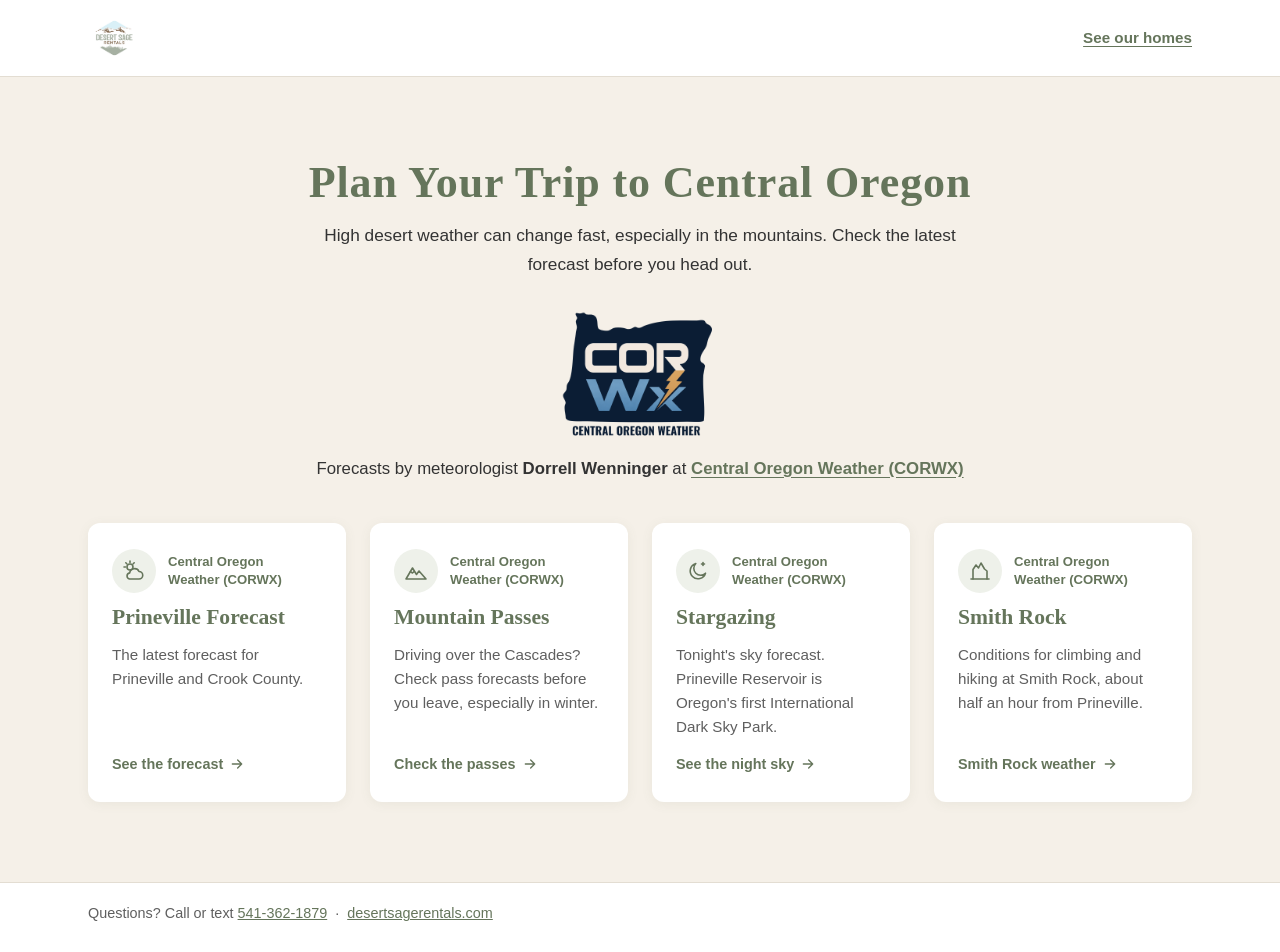
==== commit 4cbb9ca2: "Plan Your Trip: CORWX logo; credit says "by", not "partner" Adds Dorrell's CORWX logo above the cred" ====
--- a/plan-your-trip/index.html
+++ b/plan-your-trip/index.html
@@ -10,7 +10,7 @@
   <meta name="referrer" content="strict-origin-when-cross-origin">
   <meta http-equiv="Content-Security-Policy" content="default-src 'self'; script-src 'none'; style-src 'self' 'unsafe-inline' https://fonts.googleapis.com; font-src https://fonts.gstatic.com; img-src 'self' data:; connect-src 'none'; base-uri 'none'; form-action 'none'; object-src 'none'">
   <title>Plan Your Trip | Desert Sage Rentals</title>
-  <meta name="description" content="Weather links for your Central Oregon trip, from our local weather partner, Central Oregon Weather (CORWX).">
+  <meta name="description" content="Weather links for your Central Oregon trip, with forecasts by Central Oregon Weather (CORWX).">
   <meta property="og:title" content="Plan Your Trip to Central Oregon">
   <meta property="og:description" content="Forecasts for Prineville, the mountain passes, the night sky and Smith Rock, from Central Oregon Weather (CORWX).">
   <meta property="og:image" content="https://desertsagerentals.com/images/logo.png">
@@ -43,12 +43,15 @@
     }
     .trip-lead { max-width: 680px; margin: 0.7rem auto 1.25rem; text-align: center; font-size: 1.08rem; line-height: 1.7; color: var(--trip-ink); text-wrap: pretty; }
 
-    /* Partner credit, near the top so guests see whose forecasts these are. */
-    .trip-partner { max-width: 680px; margin: 0 auto 2.5rem; text-align: center; display: flex; flex-direction: column; gap: 4px; }
-    .trip-partner-label { font-size: 0.78rem; font-weight: 600; letter-spacing: 0.1em; text-transform: uppercase; color: var(--trip-muted); }
-    .trip-partner-credit { font-size: 1.05rem; line-height: 1.6; color: var(--trip-ink); text-wrap: balance; }
-    .trip-partner-credit a { color: var(--sage-dark); font-weight: 600; text-decoration: underline; text-underline-offset: 3px; white-space: nowrap; }
-    .trip-partner-credit a:hover { color: #4F5D47; }
+    /* CORWX credit, near the top so guests see whose forecasts these are.
+       The logo is his file from corwx.com, unaltered; only its display size is set. */
+    .trip-credit { max-width: 680px; margin: 0 auto 2.5rem; text-align: center; display: flex; flex-direction: column; align-items: center; gap: 6px; }
+    .trip-credit-logo { display: block; line-height: 0; border-radius: 8px; }
+    .trip-credit-logo img { display: block; width: 200px; height: auto; }
+    @media (max-width: 480px) { .trip-credit-logo img { width: 170px; } }
+    .trip-credit-line { margin: 0; font-size: 1.05rem; line-height: 1.6; color: var(--trip-ink); text-wrap: balance; }
+    .trip-credit-line a { color: var(--sage-dark); font-weight: 600; text-decoration: underline; text-underline-offset: 3px; white-space: nowrap; }
+    .trip-credit-line a:hover { color: #4F5D47; }
 
     /* Four cards: 4 across, 2 by 2, or a single column. Never 3 + 1. */
     .trip-grid { display: grid; grid-template-columns: 1fr; gap: 24px; }
@@ -91,10 +94,10 @@
     <div class="trip-wrap">
       <h1>Plan Your Trip to Central Oregon</h1>
       <p class="trip-lead">High desert weather can change fast, especially in the mountains. Check the latest forecast before you head out.</p>
-      <p class="trip-partner">
-        <span class="trip-partner-label">Our local weather partner</span>
-        <span class="trip-partner-credit">Forecasts by meteorologist <strong>Dorrell Wenninger</strong> at <a href="https://corwx.com/" target="_blank" rel="noopener">Central Oregon Weather (CORWX)</a></span>
-      </p>
+      <div class="trip-credit">
+        <a class="trip-credit-logo" href="https://corwx.com/" target="_blank" rel="noopener"><img src="/images/corwx-logo.png" width="1024" height="768" alt="Central Oregon Weather (CORWX)"></a>
+        <p class="trip-credit-line">Forecasts by meteorologist <strong>Dorrell Wenninger</strong> at <a href="https://corwx.com/" target="_blank" rel="noopener">Central Oregon Weather (CORWX)</a></p>
+      </div>
 
       <div class="trip-grid">
         <a class="trip-card" href="https://corwx.com/my-community/crook-county/" target="_blank" rel="noopener">
